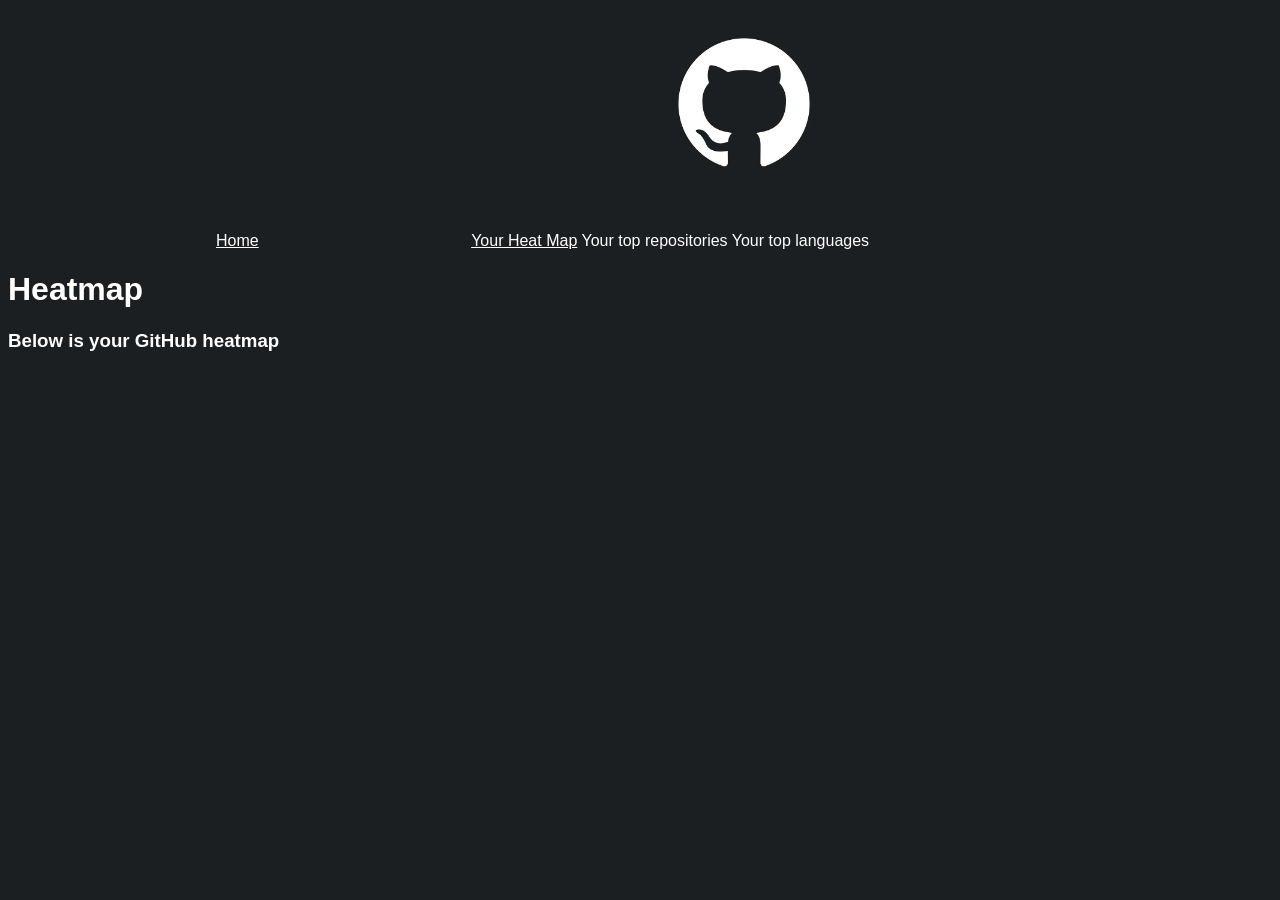
==== heatmap.html @ fb401d76 "The heatmap section of this project will be mainly created in JS. For i had already done this heat m" ====
<!DOCTYPE html>
<html lang="en">
<head>
    <meta charset="UTF-8">
    <title>heatmap</title>
    <link rel="stylesheet" href="styles/main.css" type="text/css">
</head>
<body>
    <header>
        <img class="image" src="assets/github-6980894_640.png" alt="GitHub Logo">
        <div class="nav_points">
            <nav>
                <span><a href="index.html">Home</a></span>
                <span><a href="#">Your Heat Map</a></span>
                <span>Your top repositories</span>
                <span>Your top languages</span>
            </nav>
        </div>
    </header>

    <main>
        <div class="heatmap">
            <h1>Heatmap</h1>
            <h3>Below is your GitHub heatmap</h3>
            <div id="heatmap">

            </div>
        </div>
    </main>
</body>
</html>
---- styles/main.css ----
body{
    background-color: #1B1F22;
    color: white;
    font-family: Arial, Helvetica, sans-serif;
}

.image{
    display: flex;
    flex: 0.5;
    width: 15vw;
    padding-left: 40em;
}

.nav_points{
    display: flex;
    justify-content: space-between;
    align-items: center;
    padding-top: 2em;
}

.nav_points span a{
    padding-left: 13em;
    text-decoration: underline;
    color: white;
}

.nav_points span:hover a{
    color: #5d5b5b;
    cursor: pointer;
    transition: 1s color ease;
}
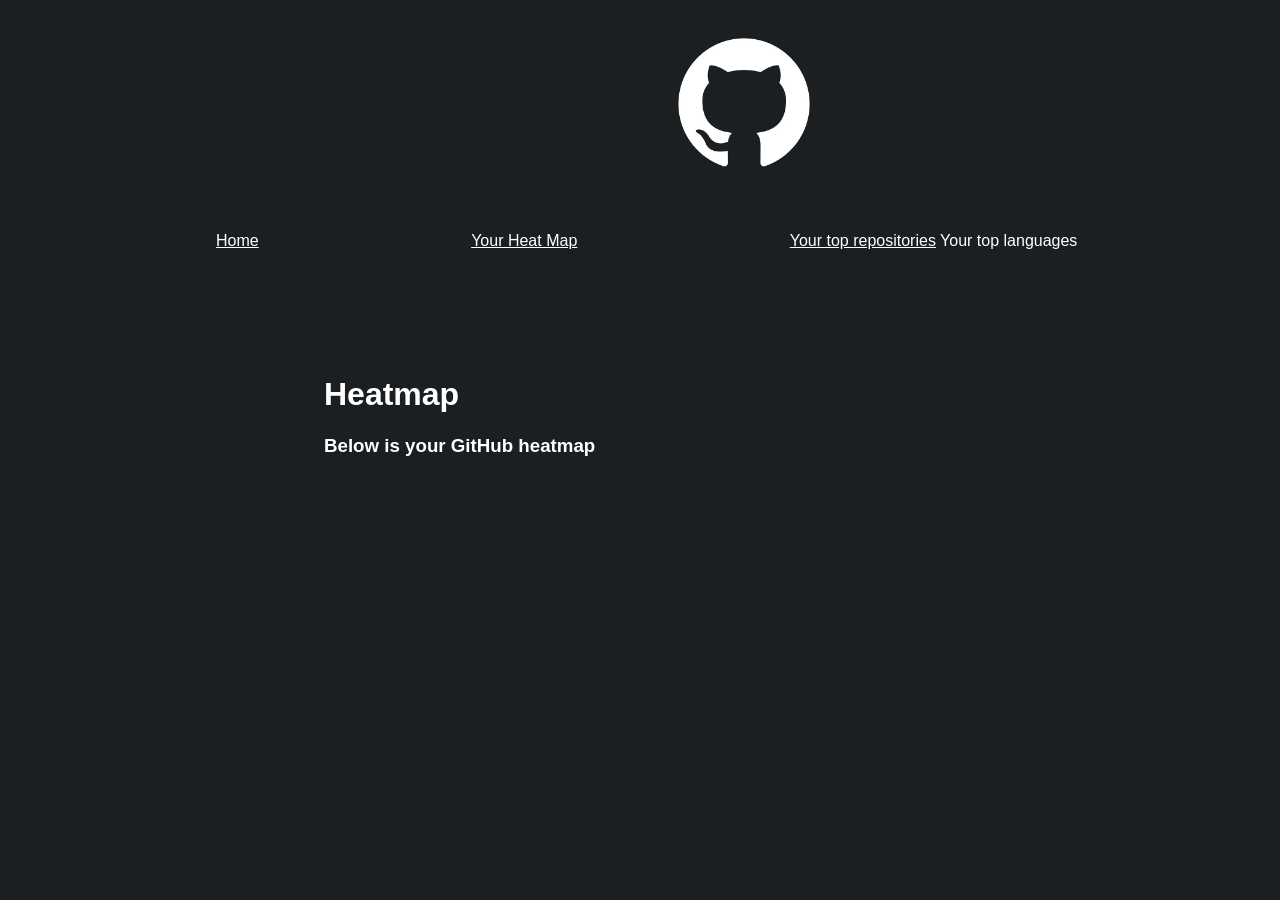
==== commit 227d0f11: "did some minor improvements on the heat map" ====
--- a/heatmap.html
+++ b/heatmap.html
@@ -4,6 +4,7 @@
     <meta charset="UTF-8">
     <title>heatmap</title>
     <link rel="stylesheet" href="styles/main.css" type="text/css">
+    <link rel="stylesheet" href="styles/heatmap.css" type="text/css">
 </head>
 <body>
     <header>
@@ -12,7 +13,7 @@
             <nav>
                 <span><a href="index.html">Home</a></span>
                 <span><a href="#">Your Heat Map</a></span>
-                <span>Your top repositories</span>
+                <span><a href="repositories.html">Your top repositories</a></span>
                 <span>Your top languages</span>
             </nav>
         </div>
--- a/styles/heatmap.css
+++ b/styles/heatmap.css
@@ -0,0 +1,4 @@
+.heatmap{
+    margin: 10% 25%;
+    width: 50vw;
+}
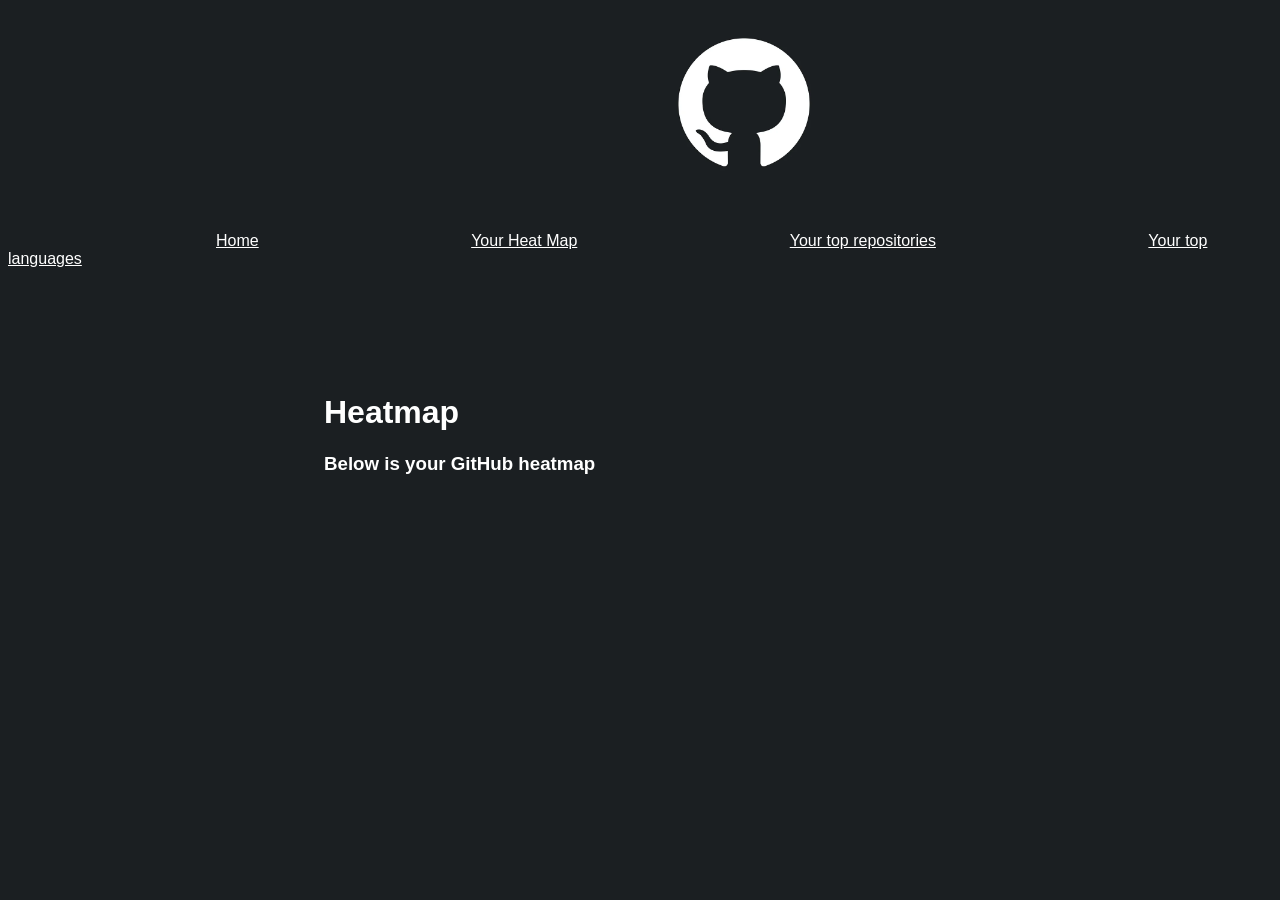
==== commit ec70a438: "got the main idea of the page on how i want it to look now to actually make a small tweak for the pa" ====
--- a/heatmap.html
+++ b/heatmap.html
@@ -7,6 +7,7 @@
     <link rel="stylesheet" href="styles/heatmap.css" type="text/css">
 </head>
 <body>
+<!--for navigation-->
     <header>
         <img class="image" src="assets/github-6980894_640.png" alt="GitHub Logo">
         <div class="nav_points">
@@ -14,7 +15,7 @@
                 <span><a href="index.html">Home</a></span>
                 <span><a href="#">Your Heat Map</a></span>
                 <span><a href="repositories.html">Your top repositories</a></span>
-                <span>Your top languages</span>
+                <span><a href="languages.html">Your top languages</a></span>
             </nav>
         </div>
     </header>
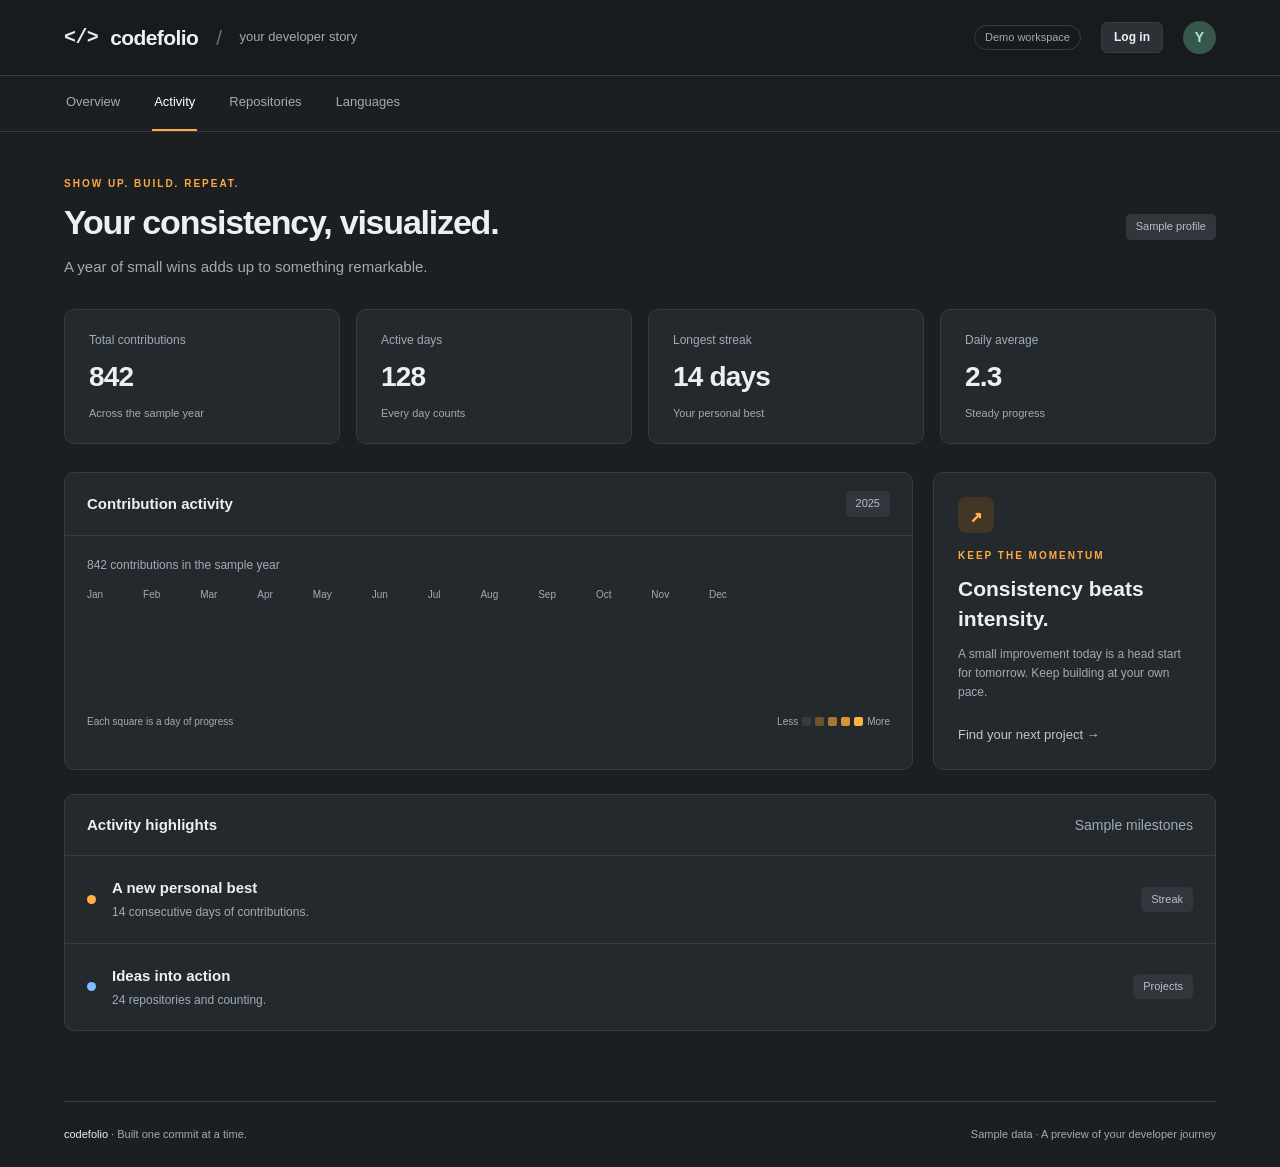
==== commit e1a93321: "had ai to code mainly the design then anything else. it made the website more professional then copi" ====
--- a/heatmap.html
+++ b/heatmap.html
@@ -1,33 +1,79 @@
 <!DOCTYPE html>
 <html lang="en">
 <head>
-    <meta charset="UTF-8">
-    <title>heatmap</title>
-    <link rel="stylesheet" href="styles/main.css" type="text/css">
-    <link rel="stylesheet" href="styles/heatmap.css" type="text/css">
+<meta charset="UTF-8">
+<meta name="viewport" content="width=device-width, initial-scale=1.0"><title>Activity · Codefolio</title>
+<link rel="stylesheet" href="styles/main.css">
+<link rel="stylesheet" href="styles/heatmap.css">
+<script src="scripts/app.js" defer>
+</script>
 </head>
-<body>
-<!--for navigation-->
-    <header>
-        <img class="image" src="assets/github-6980894_640.png" alt="GitHub Logo">
-        <div class="nav_points">
-            <nav>
-                <span><a href="index.html">Home</a></span>
-                <span><a href="#">Your Heat Map</a></span>
-                <span><a href="repositories.html">Your top repositories</a></span>
-                <span><a href="languages.html">Your top languages</a></span>
-            </nav>
-        </div>
-    </header>
-
-    <main>
-        <div class="heatmap">
-            <h1>Heatmap</h1>
-            <h3>Below is your GitHub heatmap</h3>
-            <div id="heatmap">
-
-            </div>
-        </div>
-    </main>
+<body class="dashboard"><a class="skip" href="#main">Skip to content</a>
+<header class="topbar"><a class="brand" href="index.html"><span class="brand-icon" aria-hidden="true">&lt;/&gt;</span> codefolio<span class="brand-divider">/</span><span class="brand-sub">your developer story</span></a><span class="demo-badge">Demo workspace</span><a class="button secondary auth-link" href="login.html">Log in</a><a class="avatar" href="index.html" aria-label="Go to overview">Y</a>
+</header>
+<div class="nav-wrap">
+<nav aria-label="Main navigation"><a href="index.html">Overview</a><a href="heatmap.html" aria-current="page">Activity</a><a href="repositories.html">Repositories</a><a href="languages.html">Languages</a>
+</nav>
+</div>
+<main id="main">
+<div class="page-heading">
+<div>
+<p class="eyebrow">SHOW UP. BUILD. REPEAT.</p>
+<h1>Your consistency, visualized.</h1>
+<p class="muted">A year of small wins adds up to something remarkable.</p>
+</div><span class="sample-label">Sample profile</span>
+</div>
+<div class="stats-grid">
+<div class="panel stat"><span>Total contributions</span><strong>842</strong><small>Across the sample year</small>
+</div>
+<div class="panel stat"><span>Active days</span><strong>128</strong><small>Every day counts</small>
+</div>
+<div class="panel stat"><span>Longest streak</span><strong>14 days</strong><small>Your personal best</small>
+</div>
+<div class="panel stat"><span>Daily average</span><strong>2.3</strong><small>Steady progress</small>
+</div>
+</div>
+<div class="dashboard-grid">
+<section class="panel activity-panel">
+<div class="panel-header">
+<h2>Contribution activity</h2><span class="pill">2025</span>
+</div>
+<p class="muted chart-description">842 contributions in the sample year</p>
+<div class="heatmap-scroll">
+<div class="months" aria-hidden="true"><span>Jan</span><span>Feb</span><span>Mar</span><span>Apr</span><span>May</span><span>Jun</span><span>Jul</span><span>Aug</span><span>Sep</span><span>Oct</span><span>Nov</span><span>Dec</span>
+</div>
+<div id="heatmap" role="img" aria-label="Sample contribution heatmap for 2025. 842 contributions across 128 active days.">
+</div>
+</div>
+<div class="heatmap-bottom"><span class="muted">Each square is a day of progress</span>
+<div class="legend">Less <i></i><i></i><i></i><i></i><i></i> More</div>
+</div>
+</section>
+<aside class="panel insight"><span class="tile-icon amber">↗</span>
+<p class="eyebrow">KEEP THE MOMENTUM</p>
+<h2>Consistency beats intensity.</h2>
+<p class="muted">A small improvement today is a head start for tomorrow. Keep building at your own pace.</p><a class="text-link" href="repositories.html">Find your next project →</a>
+</aside>
+</div>
+<section class="panel recent">
+<div class="panel-header">
+<h2>Activity highlights</h2><span class="muted">Sample milestones</span>
+</div>
+<div class="milestone"><span class="milestone-dot"></span>
+<div>
+<h3>A new personal best</h3>
+<p class="muted">14 consecutive days of contributions.</p>
+</div><span class="pill">Streak</span>
+</div>
+<div class="milestone"><span class="milestone-dot blue-bg"></span>
+<div>
+<h3>Ideas into action</h3>
+<p class="muted">24 repositories and counting.</p>
+</div><span class="pill">Projects</span>
+</div>
+</section>
+</main>
+<footer><span>codefolio <span class="muted">· Built one commit at a time.</span></span><span>Sample data · A preview of your developer journey</span>
+</footer>
 </body>
 </html>
--- a/styles/main.css
+++ b/styles/main.css
@@ -1,31 +1,4 @@
-body{
-    background-color: #1B1F22;
-    color: white;
-    font-family: Arial, Helvetica, sans-serif;
-}
+*{box-sizing:border-box} :root{color-scheme:dark;--bg:#1B1F22;--panel:#24292d;--border:#363c42;--text:#edf0f3;--muted:#a0abb5;--accent:#ffa940}html{scroll-behavior:smooth}body{margin:0;background-color:#1B1F22;color:var(--text);font:14px/1.6 -apple-system,BlinkMacSystemFont,"Segoe UI",Arial,sans-serif}a{color:inherit;text-decoration:none}button,input,select{font:inherit}a,input,select{outline-offset:5px}a:focus-visible,input:focus-visible,select:focus-visible{outline:2px solid #ffa940}h1,h2,h3,p{margin:0}h1{font-size:34px;line-height:1.2;letter-spacing:-1.2px}h2{font-size:18px}h3{font-size:15px}.muted{color:var(--muted)}.topbar{height:76px;border-bottom:1px solid var(--border);display:flex;align-items:center;padding:0 5%;gap:20px;background:#171b1e}.brand{display:flex;align-items:center;gap:12px;font-size:21px;font-weight:700;letter-spacing:-.6px}.brand-icon{font:700 20px monospace;color:#e4e9ee}.brand-divider{font-weight:400;color:#64717d;margin:0 6px}.brand-sub{font-size:13px;font-weight:400;letter-spacing:0;color:var(--muted)}.demo-badge{margin-left:auto;font-size:11px;border:1px solid var(--border);border-radius:20px;padding:3px 10px;color:var(--muted)}.avatar{height:33px;width:33px;display:grid;place-items:center;border-radius:50%;background:#38574c;color:#b4e9d1;font-weight:700}.nav-wrap{border-bottom:1px solid var(--border);padding:0 5%}nav{display:flex;gap:30px;overflow:auto}nav a{padding:16px 2px;white-space:nowrap;color:var(--muted);border-bottom:2px solid transparent;font-size:13px}nav a:hover{color:#fff}nav a[aria-current]{color:#fff;border-color:var(--accent)}main{max-width:1320px;margin:auto;padding:44px 5% 70px;min-height:75vh}.panel{background:var(--panel);border:1px solid var(--border);border-radius:10px;overflow:hidden}.panel-header{display:flex;align-items:center;justify-content:space-between;padding:18px 22px;border-bottom:1px solid var(--border);gap:12px}.panel-header h2{font-size:15px}.button{display:inline-flex;align-items:center;justify-content:center;gap:20px;border:1px solid var(--border);padding:9px 17px;border-radius:6px;font-size:13px;font-weight:600;transition:background .2s,transform .2s}.button:hover{transform:translateY(-1px)}.primary{background:#2c914e;border-color:#3da65e;color:#fff}.primary:hover{background:#34a259}.secondary{background:#2b3137}.secondary:hover{background:#343d45}.full{width:100%}.text-link{color:#bdc7d0;font-size:13px}.text-link:hover{color:#fff}.page-heading{display:flex;justify-content:space-between;align-items:center;gap:20px;margin-bottom:30px}.page-heading .muted{margin-top:12px;font-size:15px}.eyebrow{color:var(--accent);font-size:10px;letter-spacing:2px;font-weight:700;margin-bottom:10px}.sample-label,.pill{font-size:11px;white-space:nowrap;padding:4px 10px;border-radius:5px;background:#30363b;color:#b7c0c8}.stats-grid{display:grid;grid-template-columns:repeat(4,1fr);gap:16px;margin-bottom:28px}.stat{padding:21px 24px;display:flex;flex-direction:column}.stat>span{color:var(--muted);font-size:12px}.stat strong{font-size:28px;letter-spacing:-.8px;margin:5px 0}.stat small{color:var(--muted);font-size:11px}.section-title{display:flex;justify-content:space-between;align-items:center;margin:30px 0 16px;gap:16px}.section-title .muted{font-size:12px}.tile-icon{display:inline-grid;place-items:center;width:36px;height:36px;border-radius:8px;font:600 20px monospace;margin-bottom:15px}.green{color:#6fdca1}.blue{color:#80baff}.purple{color:#c4a0f5}.orange{color:#f59b71}.yellow{color:#e5ca6b}.amber{color:#ffb74e}.tile-icon.green{background:#283e34}.tile-icon.blue{background:#283848}.tile-icon.purple{background:#383044}.tile-icon.amber{background:#423727}footer{margin:0 5%;padding:24px 0;border-top:1px solid var(--border);display:flex;justify-content:space-between;gap:16px;font-size:11px;color:var(--muted)}footer>span:first-child{color:#edf0f3}.skip{position:absolute;top:-100px;padding:10px;background:var(--panel);z-index:10}.skip:focus{top:10px}.sr-only{position:absolute;width:1px;height:1px;padding:0;margin:-1px;overflow:hidden;clip:rect(0,0,0,0);white-space:nowrap;border:0}[hidden]{display:none!important}@media(max-width:800px){.brand-sub,.brand-divider{display:none}.stats-grid{grid-template-columns:repeat(2,1fr)}h1{font-size:28px}.page-heading{align-items:flex-start}.sample-label{display:none}main{padding-top:30px}footer{flex-direction:column}nav{gap:24px}}@media(max-width:420px){.topbar{gap:12px}.brand{font-size:18px}.demo-badge{font-size:10px}.stat{padding:16px}.stat strong{font-size:24px}.section-title{align-items:flex-start;flex-direction:column}}
 
-.image{
-    display: flex;
-    flex: 0.5;
-    width: 15vw;
-    padding-left: 40em;
-}
-
-.nav_points{
-    display: flex;
-    justify-content: space-between;
-    align-items: center;
-    padding-top: 2em;
-}
-
-.nav_points span a{
-    padding-left: 13em;
-    text-decoration: underline;
-    color: white;
-}
-
-.nav_points span:hover a{
-    color: #5d5b5b;
-    cursor: pointer;
-    transition: 1s color ease;
-}+.auth-link{white-space:nowrap;padding:5px 12px;font-size:12px}.topbar .avatar{flex-shrink:0}.session-notice{padding:12px 16px;margin-bottom:24px;border:1px solid #3b5b48;background:#22372a;border-radius:8px;color:#bfe0ca;font-size:13px}.logout-button{color:var(--text);cursor:pointer}.logout-button:focus-visible{outline:2px solid #82c69b;outline-offset:4px}@media(max-width:550px){.topbar .demo-badge{display:none}.topbar .auth-link{margin-left:auto}.topbar{gap:12px}}
+.topbar .demo-badge{max-width:240px;overflow:hidden;text-overflow:ellipsis;white-space:nowrap}.topbar .brand{flex-shrink:0}
--- a/styles/heatmap.css
+++ b/styles/heatmap.css
@@ -1,4 +1 @@
-.heatmap{
-    margin: 10% 25%;
-    width: 50vw;
-}+.dashboard-grid{display:grid;grid-template-columns:minmax(0,3fr) minmax(230px,1fr);gap:20px}.activity-panel{padding-bottom:20px}.chart-description{padding:20px 22px 12px;font-size:12px}.heatmap-scroll{overflow-x:auto;margin:0 22px;padding-bottom:12px}.months{display:flex;justify-content:space-between;width:640px;color:var(--muted);font-size:10px;margin-bottom:8px}#heatmap{display:grid;grid-template-rows:repeat(7,9px);grid-auto-flow:column;grid-auto-columns:9px;gap:3px;width:max-content}.heat-cell{border-radius:2px;background:#343c40}.heat-cell[data-level="1"]{background:#6b562f}.heat-cell[data-level="2"]{background:#a67930}.heat-cell[data-level="3"]{background:#d79533}.heat-cell[data-level="4"]{background:#ffb343}.heatmap-bottom{display:flex;align-items:center;justify-content:space-between;gap:14px;padding:10px 22px 0;font-size:10px}.legend{display:flex;gap:4px;align-items:center;color:var(--muted)}.legend i{width:9px;height:9px;background:#343c40;border-radius:2px}.legend i:nth-of-type(2){background:#6b562f}.legend i:nth-of-type(3){background:#a67930}.legend i:nth-of-type(4){background:#d79533}.legend i:nth-of-type(5){background:#ffb343}.insight{padding:24px}.insight h2{font-size:21px;line-height:1.4;margin-bottom:12px}.insight .muted{font-size:12px;margin-bottom:20px}.recent{margin-top:24px}.milestone{padding:20px 22px;display:flex;align-items:center;gap:16px}.milestone+.milestone{border-top:1px solid var(--border)}.milestone p{font-size:12px;margin-top:3px}.milestone>.pill{margin-left:auto}.milestone-dot{width:9px;height:9px;background:#ffb343;border-radius:50%;flex-shrink:0}.blue-bg{background:#80baff}@media(max-width:1000px){.dashboard-grid{grid-template-columns:1fr}.insight{display:none}}@media(max-width:500px){.heatmap-bottom{align-items:flex-start;flex-direction:column}}
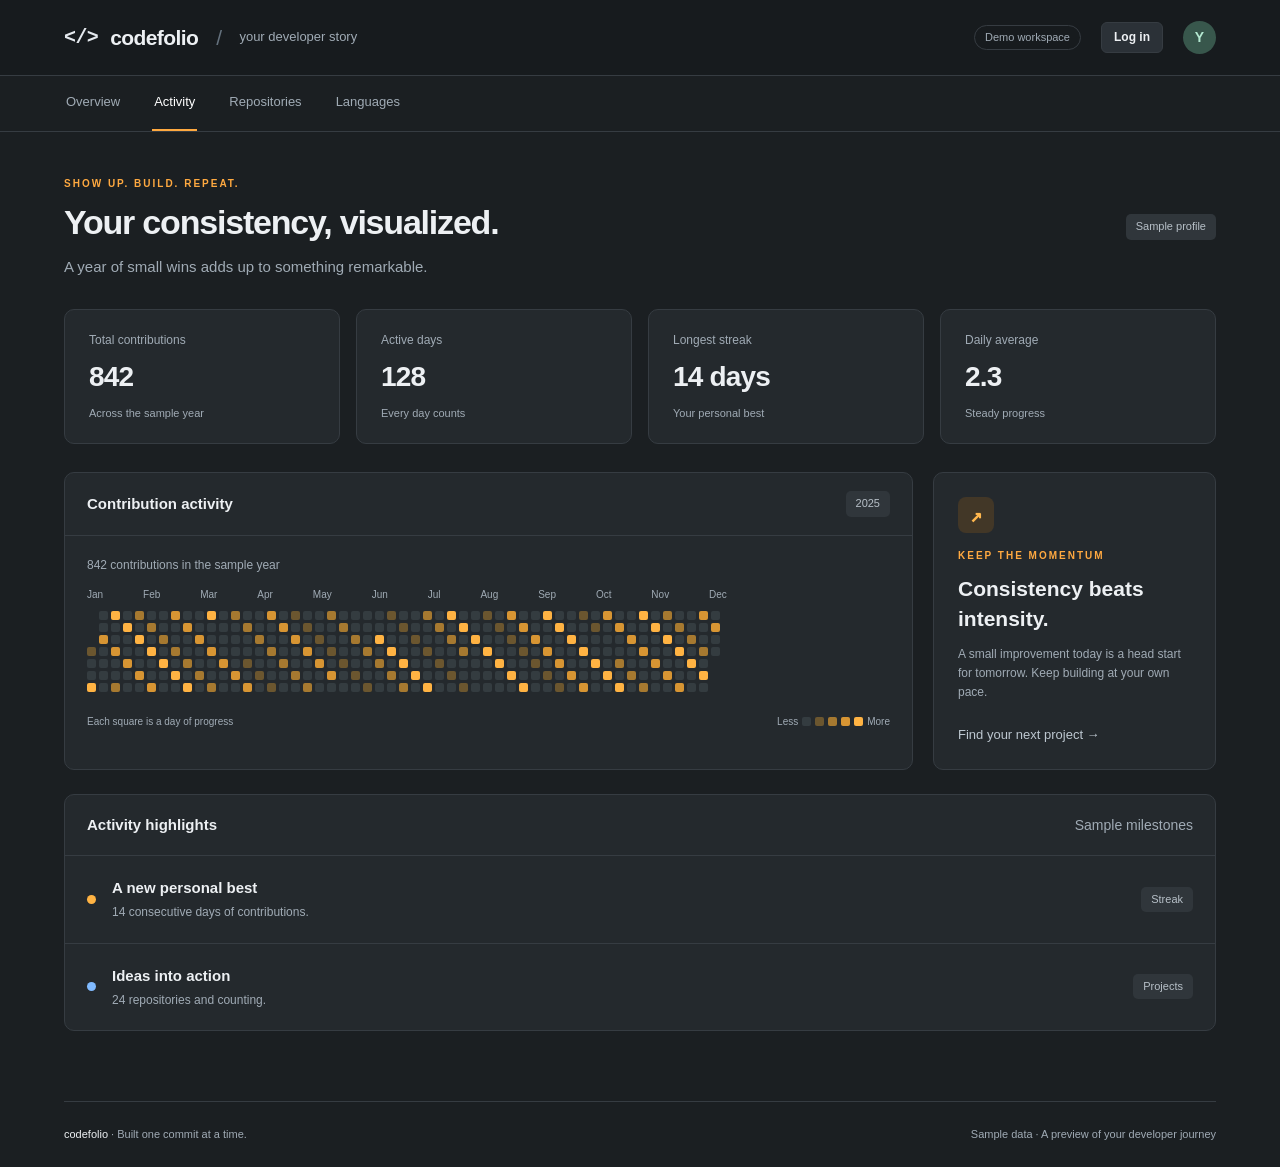
==== commit 4192cd70: "trying to fix some things" ====
--- a/heatmap.html
+++ b/heatmap.html
@@ -9,7 +9,7 @@
 </script>
 </head>
 <body class="dashboard"><a class="skip" href="#main">Skip to content</a>
-<header class="topbar"><a class="brand" href="index.html"><span class="brand-icon" aria-hidden="true">&lt;/&gt;</span> codefolio<span class="brand-divider">/</span><span class="brand-sub">your developer story</span></a><span class="demo-badge">Demo workspace</span><a class="button secondary auth-link" href="login.html">Log in</a><a class="avatar" href="index.html" aria-label="Go to overview">Y</a>
+<header class="topbar"><a class="brand" href="index.html"><span class="brand-icon" aria-hidden="true">&lt;/&gt;</span> codefolio<span class="brand-divider">/</span><span class="brand-sub">your developer story</span></a><span class="demo-badge">Demo workspace</span><a class="button secondary auth-link" href="login.html">Log in</a><a class="avatar" id="avatar" href="index.html" aria-label="Go to overview">Y</a>
 </header>
 <div class="nav-wrap">
 <nav aria-label="Main navigation"><a href="index.html">Overview</a><a href="heatmap.html" aria-current="page">Activity</a><a href="repositories.html">Repositories</a><a href="languages.html">Languages</a>
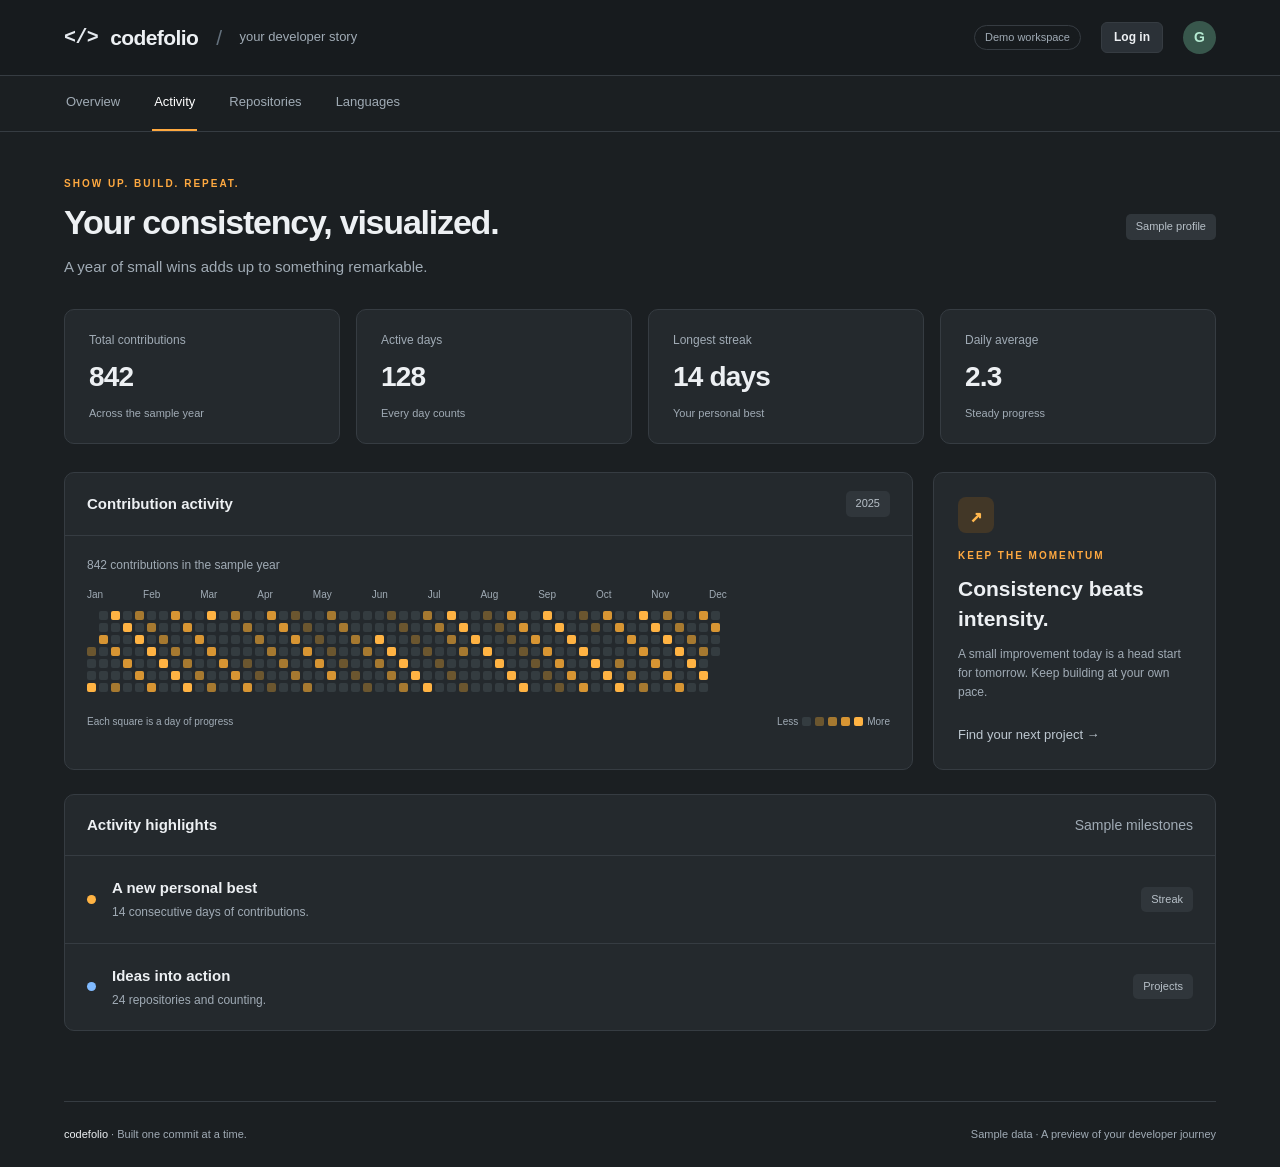
==== commit 44a76bfc: "done with all systems. The major idea was able to change the main parts of the code, which is the ac" ====
--- a/heatmap.html
+++ b/heatmap.html
@@ -7,9 +7,16 @@
 <link rel="stylesheet" href="styles/heatmap.css">
 <script src="scripts/app.js" defer>
 </script>
+    <script src="scripts/accessing_session.js" defer></script>
+<!--    when the dom loads-->
+    <script>
+        document.addEventListener("DOMContentLoaded", () => {
+            changing_header_logo();
+        });
+    </script>
 </head>
 <body class="dashboard"><a class="skip" href="#main">Skip to content</a>
-<header class="topbar"><a class="brand" href="index.html"><span class="brand-icon" aria-hidden="true">&lt;/&gt;</span> codefolio<span class="brand-divider">/</span><span class="brand-sub">your developer story</span></a><span class="demo-badge">Demo workspace</span><a class="button secondary auth-link" href="login.html">Log in</a><a class="avatar" id="avatar" href="index.html" aria-label="Go to overview">Y</a>
+<header class="topbar"><a class="brand" href="index.html"><span class="brand-icon" aria-hidden="true">&lt;/&gt;</span> codefolio<span class="brand-divider">/</span><span class="brand-sub">your developer story</span></a><span class="demo-badge">Demo workspace</span><a class="button secondary auth-link" href="login.html" id="login-button">Log in</a><a class="avatar" id="avatar" href="index.html" aria-label="Go to overview">Y</a>
 </header>
 <div class="nav-wrap">
 <nav aria-label="Main navigation"><a href="index.html">Overview</a><a href="heatmap.html" aria-current="page">Activity</a><a href="repositories.html">Repositories</a><a href="languages.html">Languages</a>
